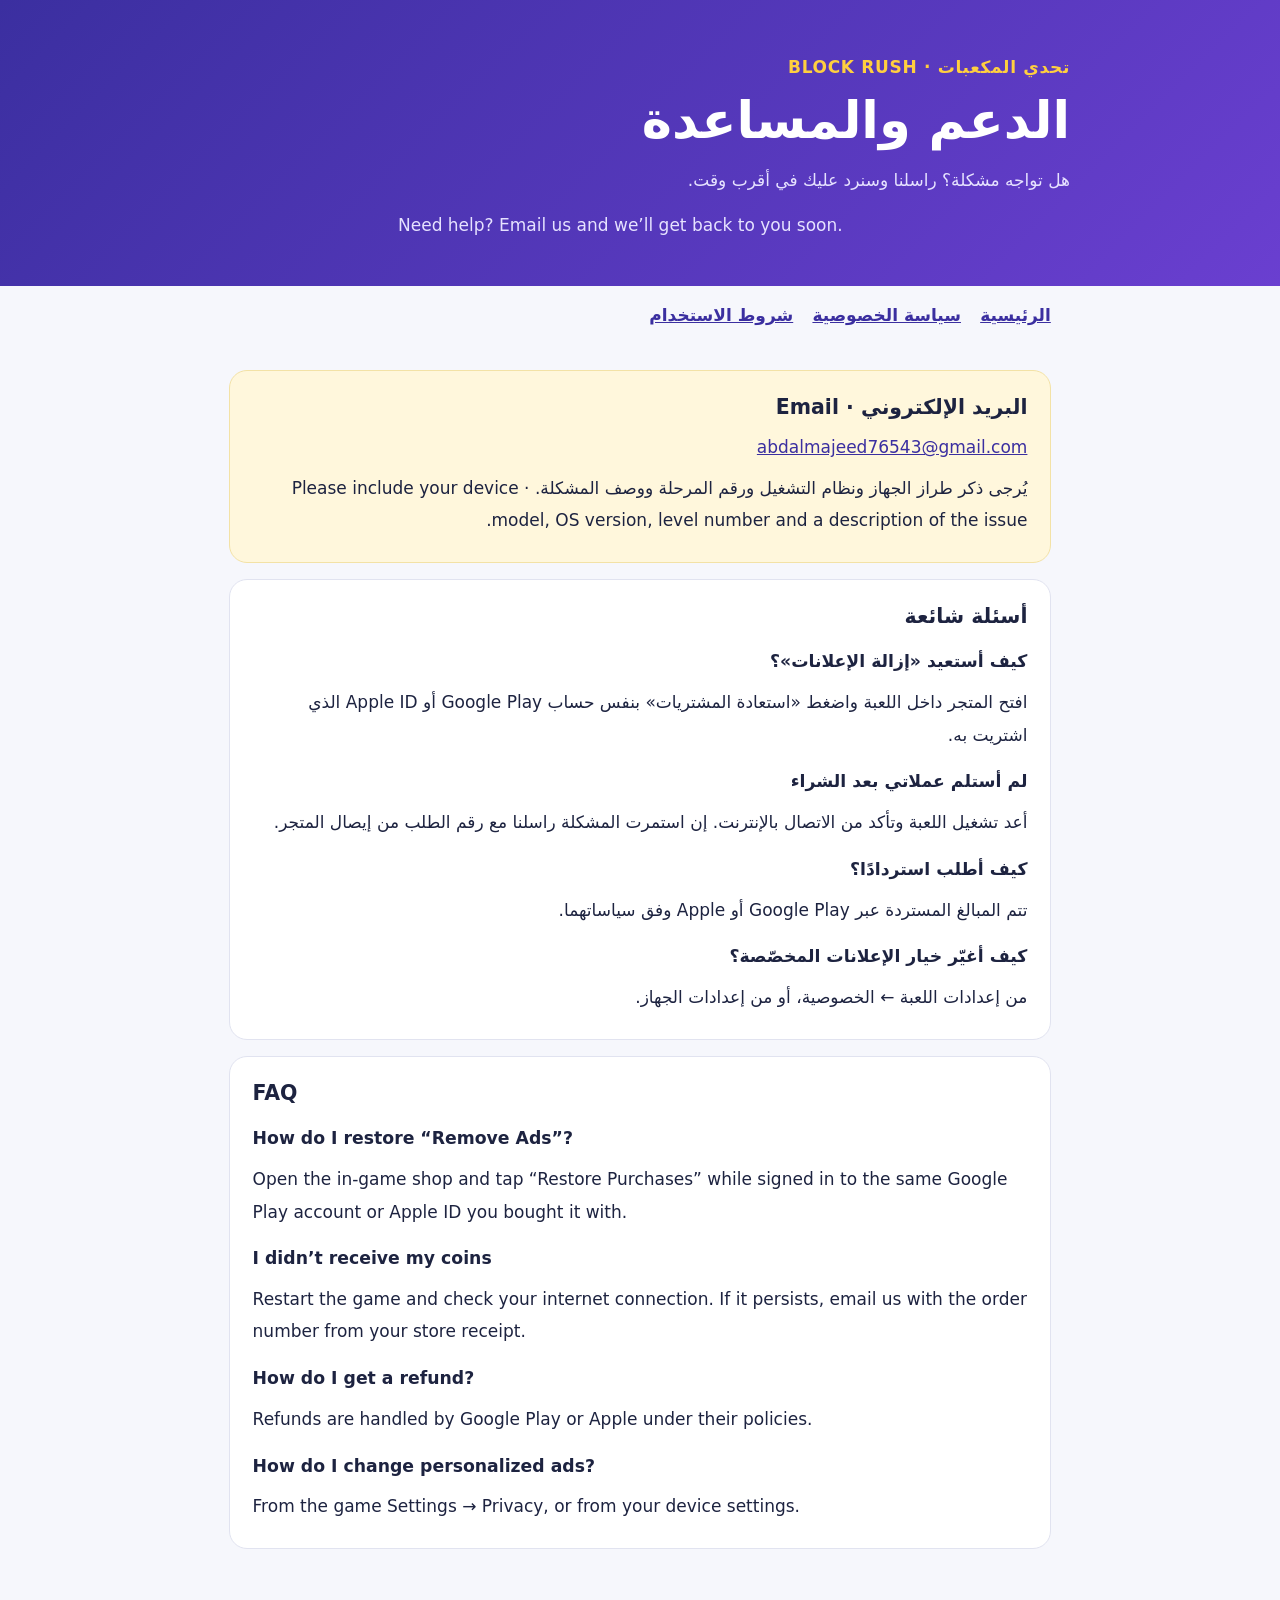
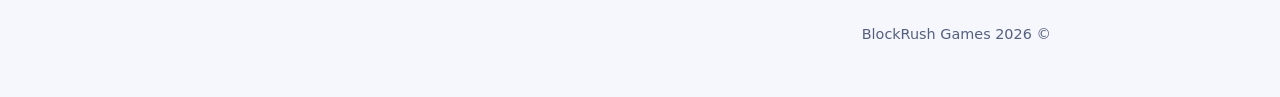
==== blockrush/support/index.html @ 04151296 "Add Block Rush privacy, terms and support pages Co-Authored-By: Claude Opus 5.5 <noreply@anthropic.c" ====
<!doctype html>
<html lang="ar" dir="rtl"><head><meta charset="utf-8"><meta name="viewport" content="width=device-width,initial-scale=1">
<title>الدعم | Block Rush Support</title>
<meta name="description" content="Support for تحدي المكعبات | Block Rush.">
<link rel="stylesheet" href="/blockrush/style.css"></head><body>
<header><div><div class="eyebrow">تحدي المكعبات · BLOCK RUSH</div><h1>الدعم والمساعدة</h1>
<p>هل تواجه مشكلة؟ راسلنا وسنرد عليك في أقرب وقت.</p>
<p class="english">Need help? Email us and we’ll get back to you soon.</p></div></header>
<nav><a href="/blockrush/">الرئيسية</a><a href="/blockrush/privacy/">سياسة الخصوصية</a><a href="/blockrush/terms/">شروط الاستخدام</a></nav>
<main>
<section class="notice"><h2>البريد الإلكتروني · Email</h2>
<p><a class="ltr" href="mailto:abdalmajeed76543@gmail.com?subject=Block%20Rush%20Support">abdalmajeed76543@gmail.com</a></p>
<p>يُرجى ذكر طراز الجهاز ونظام التشغيل ورقم المرحلة ووصف المشكلة. · Please include your device model, OS version, level number and a description of the issue.</p></section>
<section><h2>أسئلة شائعة</h2>
<h3>كيف أستعيد «إزالة الإعلانات»؟</h3><p>افتح المتجر داخل اللعبة واضغط «استعادة المشتريات» بنفس حساب Google Play أو Apple ID الذي اشتريت به.</p>
<h3>لم أستلم عملاتي بعد الشراء</h3><p>أعد تشغيل اللعبة وتأكد من الاتصال بالإنترنت. إن استمرت المشكلة راسلنا مع رقم الطلب من إيصال المتجر.</p>
<h3>كيف أطلب استردادًا؟</h3><p>تتم المبالغ المستردة عبر Google Play أو Apple وفق سياساتهما.</p>
<h3>كيف أغيّر خيار الإعلانات المخصّصة؟</h3><p>من إعدادات اللعبة ← الخصوصية، أو من إعدادات الجهاز.</p></section>
<section class="english"><h2>FAQ</h2>
<h3>How do I restore “Remove Ads”?</h3><p>Open the in-game shop and tap “Restore Purchases” while signed in to the same Google Play account or Apple ID you bought it with.</p>
<h3>I didn’t receive my coins</h3><p>Restart the game and check your internet connection. If it persists, email us with the order number from your store receipt.</p>
<h3>How do I get a refund?</h3><p>Refunds are handled by Google Play or Apple under their policies.</p>
<h3>How do I change personalized ads?</h3><p>From the game Settings → Privacy, or from your device settings.</p></section>
</main>
<footer>© 2026 BlockRush Games</footer>
</body></html>
---- blockrush/style.css ----
:root{color-scheme:light;--ink:#1d2340;--muted:#55607f;--brand:#3b2fa0;--accent:#ffcf3f;--soft:#fff7dc;--line:#e1e3f0;--bg:#f6f7fc}
*{box-sizing:border-box}
body{margin:0;background:var(--bg);color:var(--ink);font:17px/1.9 system-ui,-apple-system,"Segoe UI",Tahoma,sans-serif}
a{color:#3b2fa0;overflow-wrap:anywhere}
header{background:linear-gradient(135deg,#3b2fa0,#6a3fd0);color:#fff;padding:3.2rem 1.2rem 2.8rem}
header>div,main,footer,nav{max-width:860px;margin:auto}
.eyebrow{color:var(--accent);font-weight:700;letter-spacing:.04em}
h1{font-size:clamp(2rem,6vw,3.2rem);line-height:1.2;margin:.4rem 0}
header p{max-width:42rem;color:#e6e2ff;margin:.8rem 0 0}
nav{padding:.8rem 1.2rem 0;display:flex;flex-wrap:wrap;gap:.4rem 1.2rem;font-weight:600}
main{padding:1.4rem 1.2rem 3.5rem}
section{background:#fff;border:1px solid var(--line);border-radius:18px;padding:1.1rem 1.4rem;margin:1rem 0}
h2{font-size:1.28rem;line-height:1.4;margin:.3rem 0 .6rem}
h3{font-size:1.08rem;margin:.9rem 0 .3rem}
p,ul{margin:.5rem 0}li{margin:.3rem 0}
.notice{background:var(--soft);border-color:#f3e2a6}
.ltr{direction:ltr;unicode-bidi:isolate;display:inline-block}
.english{direction:ltr;text-align:left}
.lang-divider{text-align:center;color:var(--muted);margin:2.2rem 0 .4rem;font-weight:700}
footer{padding:0 1.2rem 3rem;color:var(--muted);font-size:.9rem}
.cards{display:grid;grid-template-columns:repeat(auto-fit,minmax(220px,1fr));gap:1rem}
.cards a{display:block;background:#fff;border:1px solid var(--line);border-radius:16px;padding:1rem 1.2rem;text-decoration:none;color:var(--ink)}
.cards a strong{display:block;color:var(--brand)}
@media(max-width:520px){section{padding:.9rem 1rem}header{padding-top:2.4rem}}
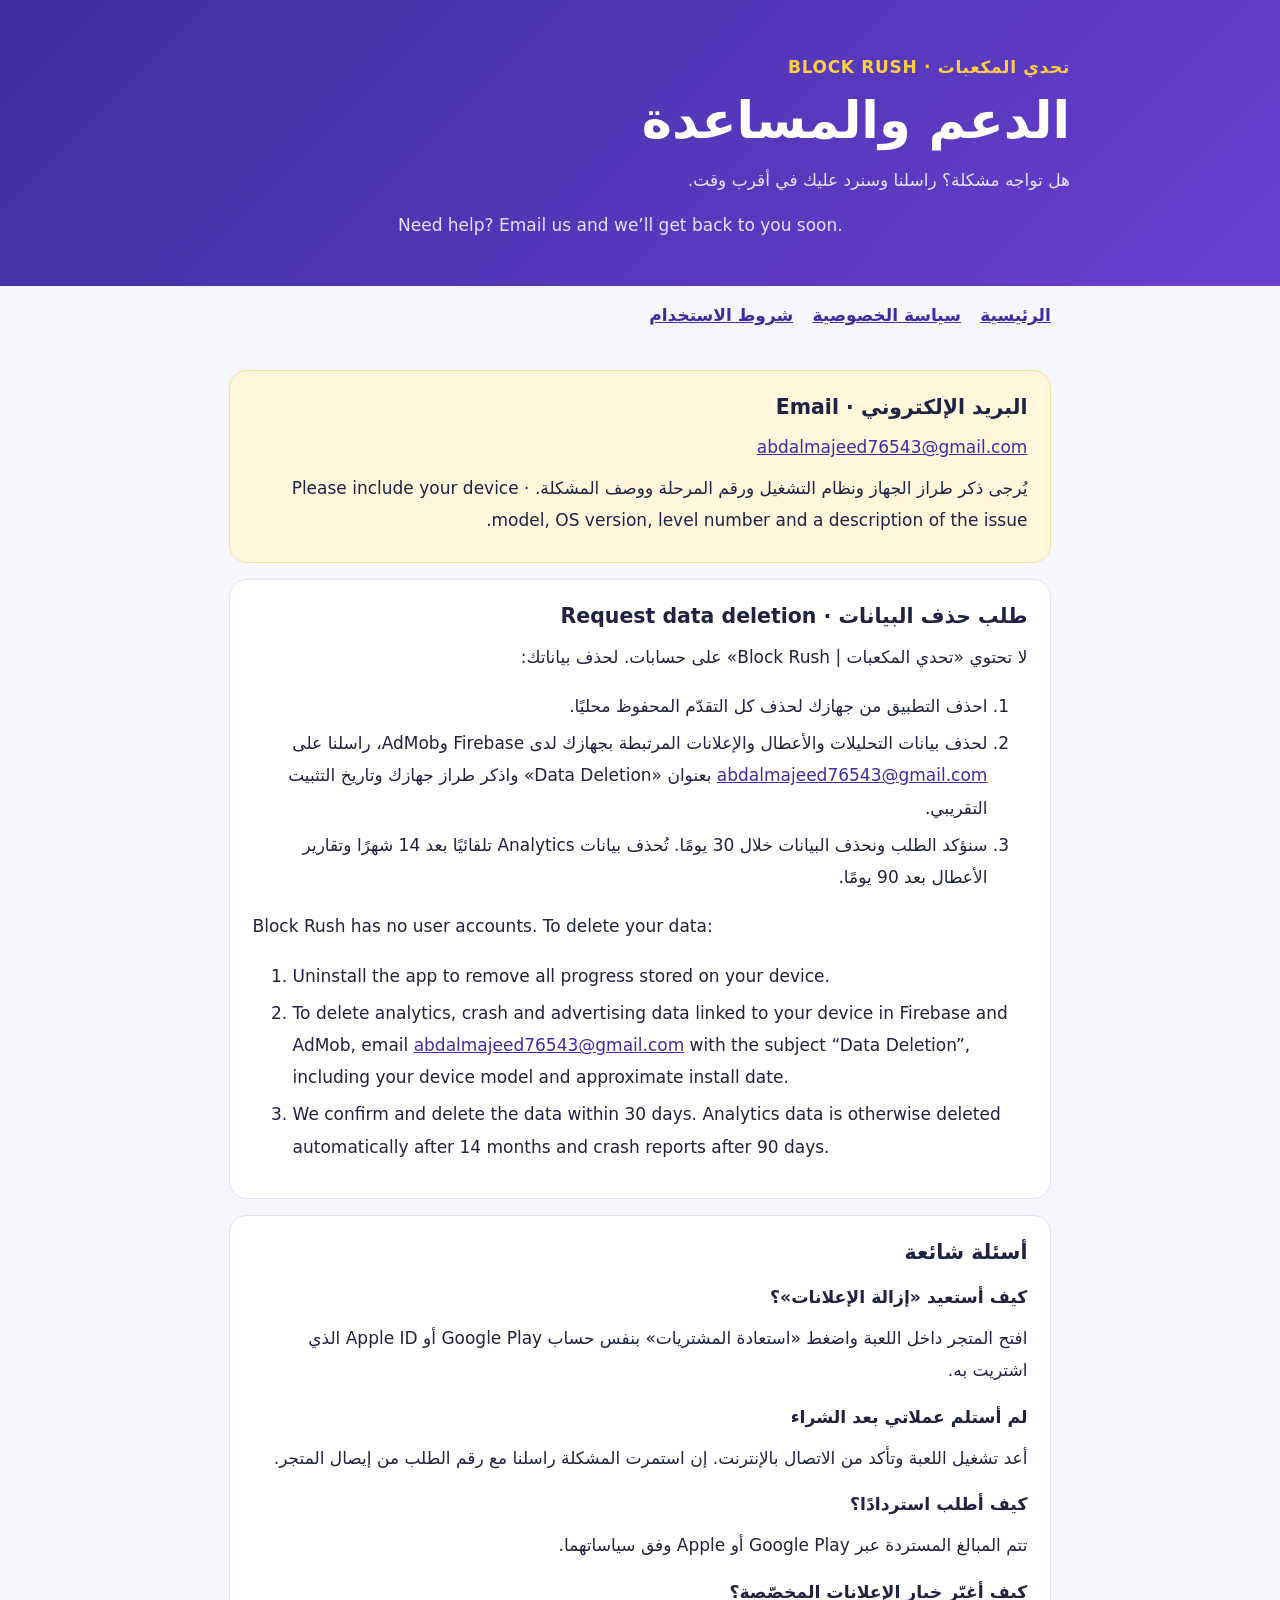
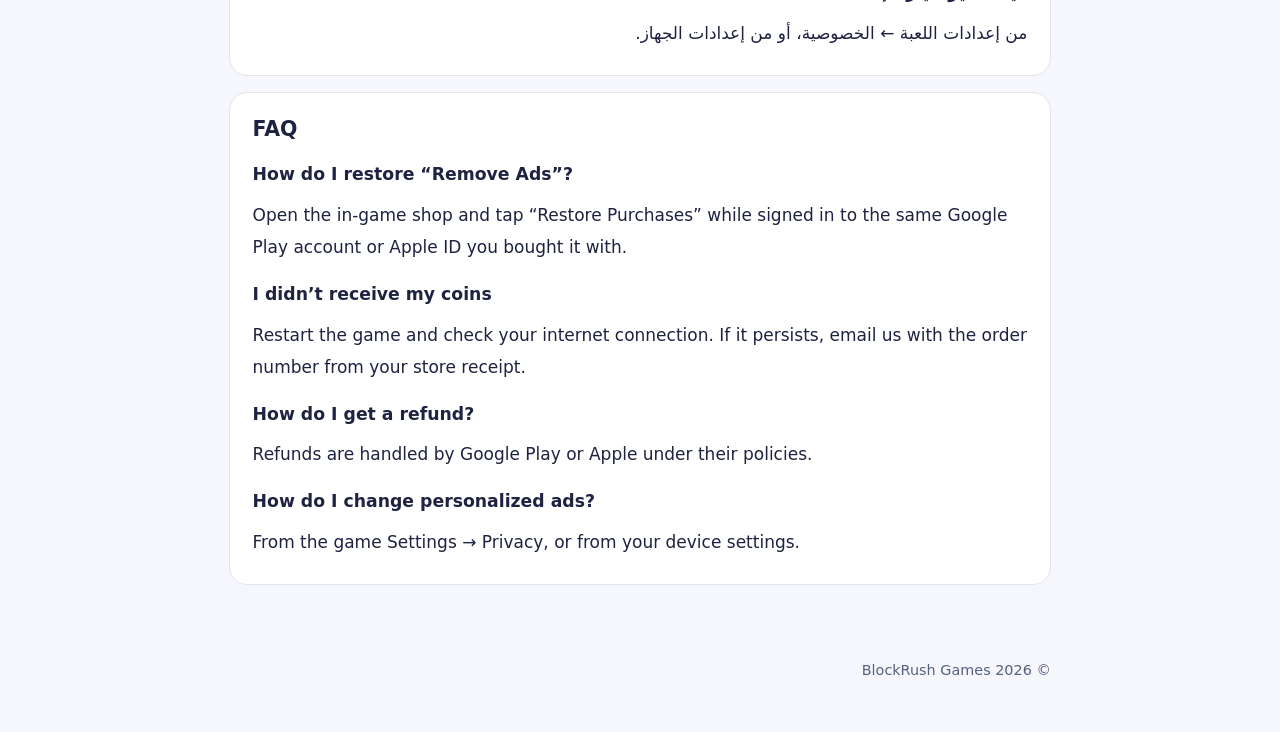
==== commit 83ae84a9: "Add Block Rush data deletion instructions Co-Authored-By: Claude Opus 5.5 <noreply@anthropic.com>" ====
--- a/blockrush/support/index.html
+++ b/blockrush/support/index.html
@@ -11,6 +11,15 @@
 <section class="notice"><h2>البريد الإلكتروني · Email</h2>
 <p><a class="ltr" href="mailto:abdalmajeed76543@gmail.com?subject=Block%20Rush%20Support">abdalmajeed76543@gmail.com</a></p>
 <p>يُرجى ذكر طراز الجهاز ونظام التشغيل ورقم المرحلة ووصف المشكلة. · Please include your device model, OS version, level number and a description of the issue.</p></section>
+<section id="delete-data"><h2>طلب حذف البيانات · Request data deletion</h2>
+<p>لا تحتوي «تحدي المكعبات | Block Rush» على حسابات. لحذف بياناتك:</p>
+<ol><li>احذف التطبيق من جهازك لحذف كل التقدّم المحفوظ محليًا.</li>
+<li>لحذف بيانات التحليلات والأعطال والإعلانات المرتبطة بجهازك لدى Firebase وAdMob، راسلنا على <a class="ltr" href="mailto:abdalmajeed76543@gmail.com?subject=Block%20Rush%20Data%20Deletion">abdalmajeed76543@gmail.com</a> بعنوان «Data Deletion» واذكر طراز جهازك وتاريخ التثبيت التقريبي.</li>
+<li>سنؤكد الطلب ونحذف البيانات خلال 30 يومًا. تُحذف بيانات Analytics تلقائيًا بعد 14 شهرًا وتقارير الأعطال بعد 90 يومًا.</li></ol>
+<div class="english"><p>Block Rush has no user accounts. To delete your data:</p>
+<ol><li>Uninstall the app to remove all progress stored on your device.</li>
+<li>To delete analytics, crash and advertising data linked to your device in Firebase and AdMob, email <a href="mailto:abdalmajeed76543@gmail.com?subject=Block%20Rush%20Data%20Deletion">abdalmajeed76543@gmail.com</a> with the subject “Data Deletion”, including your device model and approximate install date.</li>
+<li>We confirm and delete the data within 30 days. Analytics data is otherwise deleted automatically after 14 months and crash reports after 90 days.</li></ol></div></section>
 <section><h2>أسئلة شائعة</h2>
 <h3>كيف أستعيد «إزالة الإعلانات»؟</h3><p>افتح المتجر داخل اللعبة واضغط «استعادة المشتريات» بنفس حساب Google Play أو Apple ID الذي اشتريت به.</p>
 <h3>لم أستلم عملاتي بعد الشراء</h3><p>أعد تشغيل اللعبة وتأكد من الاتصال بالإنترنت. إن استمرت المشكلة راسلنا مع رقم الطلب من إيصال المتجر.</p>
